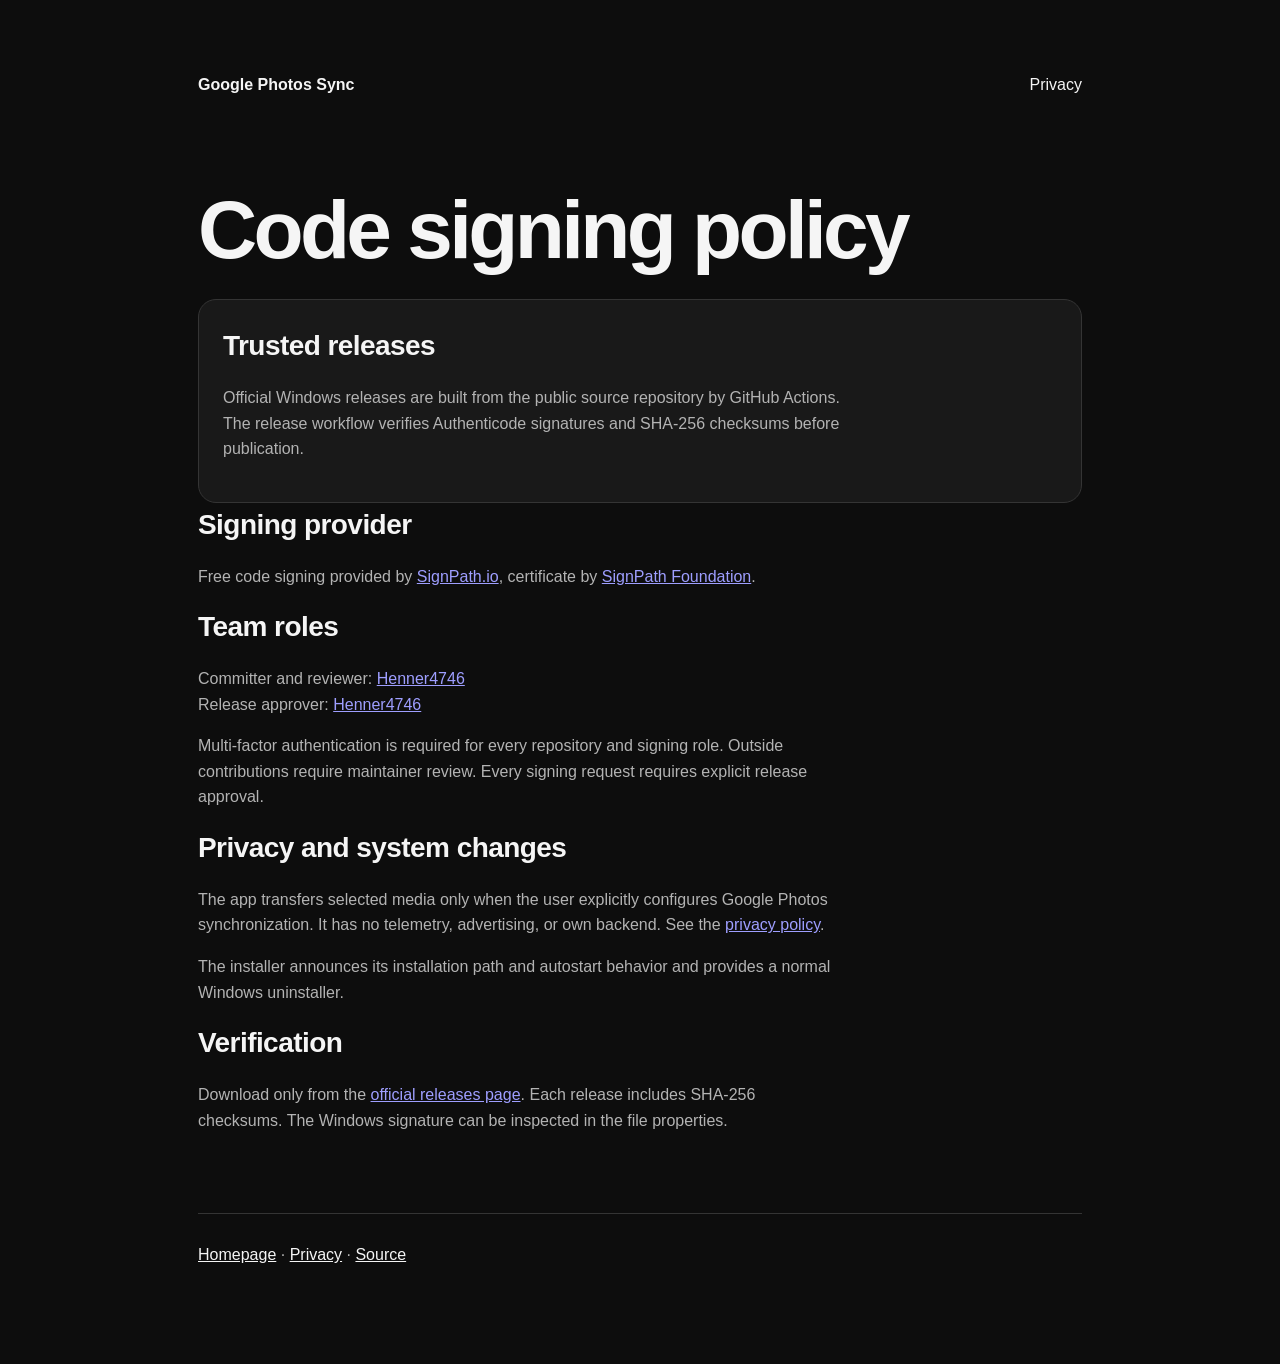
==== docs/code-signing.html @ 43da9bed "feat: prepare verified open-source signing" ====
<!doctype html>
<html lang="en">
<head>
  <meta charset="utf-8">
  <meta name="viewport" content="width=device-width,initial-scale=1">
  <title>Code signing policy · Google Photos Sync</title>
  <link rel="stylesheet" href="site.css">
</head>
<body>
<main>
  <nav><a class="brand" href="./">Google Photos Sync</a><a href="privacy.html">Privacy</a></nav>
  <h1>Code signing policy</h1>
  <section class="card">
    <h2>Trusted releases</h2>
    <p>Official Windows releases are built from the public source repository by GitHub Actions. The release workflow verifies Authenticode signatures and SHA-256 checksums before publication.</p>
  </section>
  <h2>Signing provider</h2>
  <p>Free code signing provided by <a href="https://about.signpath.io/">SignPath.io</a>, certificate by <a href="https://signpath.org/">SignPath Foundation</a>.</p>
  <h2>Team roles</h2>
  <p>Committer and reviewer: <a href="https://github.com/Henner4746">Henner4746</a><br>Release approver: <a href="https://github.com/Henner4746">Henner4746</a></p>
  <p>Multi-factor authentication is required for every repository and signing role. Outside contributions require maintainer review. Every signing request requires explicit release approval.</p>
  <h2>Privacy and system changes</h2>
  <p>The app transfers selected media only when the user explicitly configures Google Photos synchronization. It has no telemetry, advertising, or own backend. See the <a href="privacy.html">privacy policy</a>.</p>
  <p>The installer announces its installation path and autostart behavior and provides a normal Windows uninstaller.</p>
  <h2>Verification</h2>
  <p>Download only from the <a href="https://github.com/Henner4746/google-photos-sync-rs/releases">official releases page</a>. Each release includes SHA-256 checksums. The Windows signature can be inspected in the file properties.</p>
  <footer><a href="./">Homepage</a> · <a href="privacy.html">Privacy</a> · <a href="https://github.com/Henner4746/google-photos-sync-rs">Source</a></footer>
</main>
</body>
</html>
---- docs/site.css ----
:root{color-scheme:dark;--bg:#0d0d0d;--panel:#191919;--line:#343434;--text:#f5f5f5;--muted:#b3b3b3}*{box-sizing:border-box}body{margin:0;background:var(--bg);color:var(--text);font:16px/1.6 "Segoe UI Variable Text","Segoe UI",sans-serif}main{max-width:940px;margin:auto;padding:72px 28px 96px}nav{display:flex;justify-content:space-between;align-items:center;margin-bottom:90px}nav a{color:var(--text);text-decoration:none}.brand{font-weight:650}.hero{max-width:760px}h1{font-size:clamp(44px,8vw,82px);line-height:1.02;letter-spacing:-.045em;margin:0 0 28px}h2{font-size:28px;letter-spacing:-.02em;margin:0 0 14px}p{color:var(--muted);max-width:72ch}.actions{display:flex;gap:12px;margin:34px 0 76px;flex-wrap:wrap}.button{display:inline-block;padding:12px 22px;border-radius:999px;background:var(--text);color:#111;text-decoration:none;font-weight:650}.button.secondary{background:var(--panel);color:var(--text);border:1px solid var(--line)}.grid{display:grid;grid-template-columns:repeat(3,1fr);gap:14px}.card{background:var(--panel);border:1px solid var(--line);border-radius:18px;padding:24px}.notice{margin:70px 0;padding:26px;border-left:3px solid var(--text);background:var(--panel)}footer{border-top:1px solid var(--line);margin-top:80px;padding-top:28px;color:var(--muted)}footer a{color:var(--text)}@media(max-width:720px){main{padding-top:32px}nav{margin-bottom:56px}.grid{grid-template-columns:1fr}}
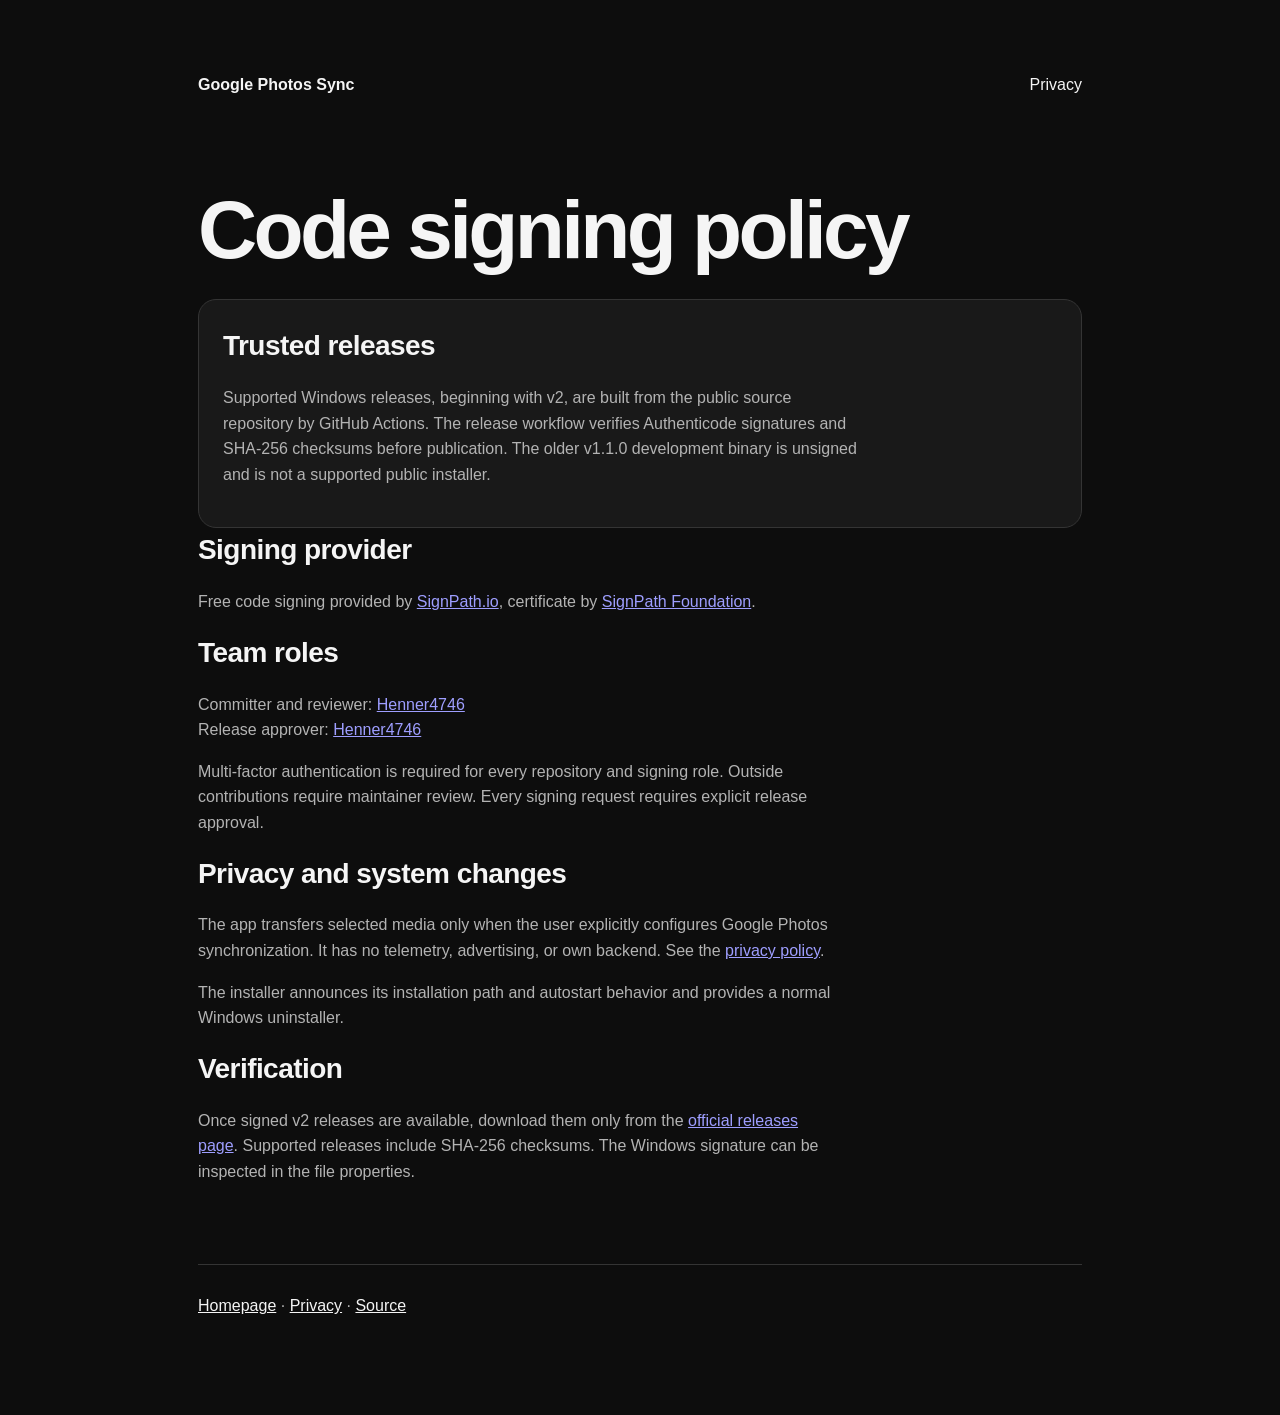
==== commit 1d61a2de: "fix: stop promoting unsigned legacy release" ====
--- a/docs/code-signing.html
+++ b/docs/code-signing.html
@@ -12,7 +12,7 @@
   <h1>Code signing policy</h1>
   <section class="card">
     <h2>Trusted releases</h2>
-    <p>Official Windows releases are built from the public source repository by GitHub Actions. The release workflow verifies Authenticode signatures and SHA-256 checksums before publication.</p>
+    <p>Supported Windows releases, beginning with v2, are built from the public source repository by GitHub Actions. The release workflow verifies Authenticode signatures and SHA-256 checksums before publication. The older v1.1.0 development binary is unsigned and is not a supported public installer.</p>
   </section>
   <h2>Signing provider</h2>
   <p>Free code signing provided by <a href="https://about.signpath.io/">SignPath.io</a>, certificate by <a href="https://signpath.org/">SignPath Foundation</a>.</p>
@@ -23,7 +23,7 @@
   <p>The app transfers selected media only when the user explicitly configures Google Photos synchronization. It has no telemetry, advertising, or own backend. See the <a href="privacy.html">privacy policy</a>.</p>
   <p>The installer announces its installation path and autostart behavior and provides a normal Windows uninstaller.</p>
   <h2>Verification</h2>
-  <p>Download only from the <a href="https://github.com/Henner4746/google-photos-sync-rs/releases">official releases page</a>. Each release includes SHA-256 checksums. The Windows signature can be inspected in the file properties.</p>
+  <p>Once signed v2 releases are available, download them only from the <a href="https://github.com/Henner4746/google-photos-sync-rs/releases">official releases page</a>. Supported releases include SHA-256 checksums. The Windows signature can be inspected in the file properties.</p>
   <footer><a href="./">Homepage</a> · <a href="privacy.html">Privacy</a> · <a href="https://github.com/Henner4746/google-photos-sync-rs">Source</a></footer>
 </main>
 </body>
--- a/docs/site.css
+++ b/docs/site.css
@@ -1 +1 @@
-:root{color-scheme:dark;--bg:#0d0d0d;--panel:#191919;--line:#343434;--text:#f5f5f5;--muted:#b3b3b3}*{box-sizing:border-box}body{margin:0;background:var(--bg);color:var(--text);font:16px/1.6 "Segoe UI Variable Text","Segoe UI",sans-serif}main{max-width:940px;margin:auto;padding:72px 28px 96px}nav{display:flex;justify-content:space-between;align-items:center;margin-bottom:90px}nav a{color:var(--text);text-decoration:none}.brand{font-weight:650}.hero{max-width:760px}h1{font-size:clamp(44px,8vw,82px);line-height:1.02;letter-spacing:-.045em;margin:0 0 28px}h2{font-size:28px;letter-spacing:-.02em;margin:0 0 14px}p{color:var(--muted);max-width:72ch}.actions{display:flex;gap:12px;margin:34px 0 76px;flex-wrap:wrap}.button{display:inline-block;padding:12px 22px;border-radius:999px;background:var(--text);color:#111;text-decoration:none;font-weight:650}.button.secondary{background:var(--panel);color:var(--text);border:1px solid var(--line)}.grid{display:grid;grid-template-columns:repeat(3,1fr);gap:14px}.card{background:var(--panel);border:1px solid var(--line);border-radius:18px;padding:24px}.notice{margin:70px 0;padding:26px;border-left:3px solid var(--text);background:var(--panel)}footer{border-top:1px solid var(--line);margin-top:80px;padding-top:28px;color:var(--muted)}footer a{color:var(--text)}@media(max-width:720px){main{padding-top:32px}nav{margin-bottom:56px}.grid{grid-template-columns:1fr}}
+:root{color-scheme:dark;--bg:#0d0d0d;--panel:#191919;--line:#343434;--text:#f5f5f5;--muted:#b3b3b3}*{box-sizing:border-box}body{margin:0;background:var(--bg);color:var(--text);font:16px/1.6 "Segoe UI Variable Text","Segoe UI",sans-serif}main{max-width:940px;margin:auto;padding:72px 28px 96px}nav{display:flex;justify-content:space-between;align-items:center;margin-bottom:90px}nav a{color:var(--text);text-decoration:none}.brand{font-weight:650}.hero{max-width:760px}h1{font-size:clamp(44px,8vw,82px);line-height:1.02;letter-spacing:-.045em;margin:0 0 28px}h2{font-size:28px;letter-spacing:-.02em;margin:0 0 14px}p{color:var(--muted);max-width:72ch}.actions{display:flex;gap:12px;margin:34px 0 18px;flex-wrap:wrap}.button{display:inline-block;padding:12px 22px;border-radius:999px;background:var(--text);color:#111;text-decoration:none;font-weight:650}.button.secondary{background:var(--panel);color:var(--text);border:1px solid var(--line)}.button.disabled{background:var(--panel);color:var(--muted);border:1px solid var(--line);cursor:not-allowed}.release-note{margin:0 0 76px;font-size:14px}.grid{display:grid;grid-template-columns:repeat(3,1fr);gap:14px}.card{background:var(--panel);border:1px solid var(--line);border-radius:18px;padding:24px}.notice{margin:70px 0;padding:26px;border-left:3px solid var(--text);background:var(--panel)}footer{border-top:1px solid var(--line);margin-top:80px;padding-top:28px;color:var(--muted)}footer a{color:var(--text)}@media(max-width:720px){main{padding-top:32px}nav{margin-bottom:56px}.grid{grid-template-columns:1fr}}
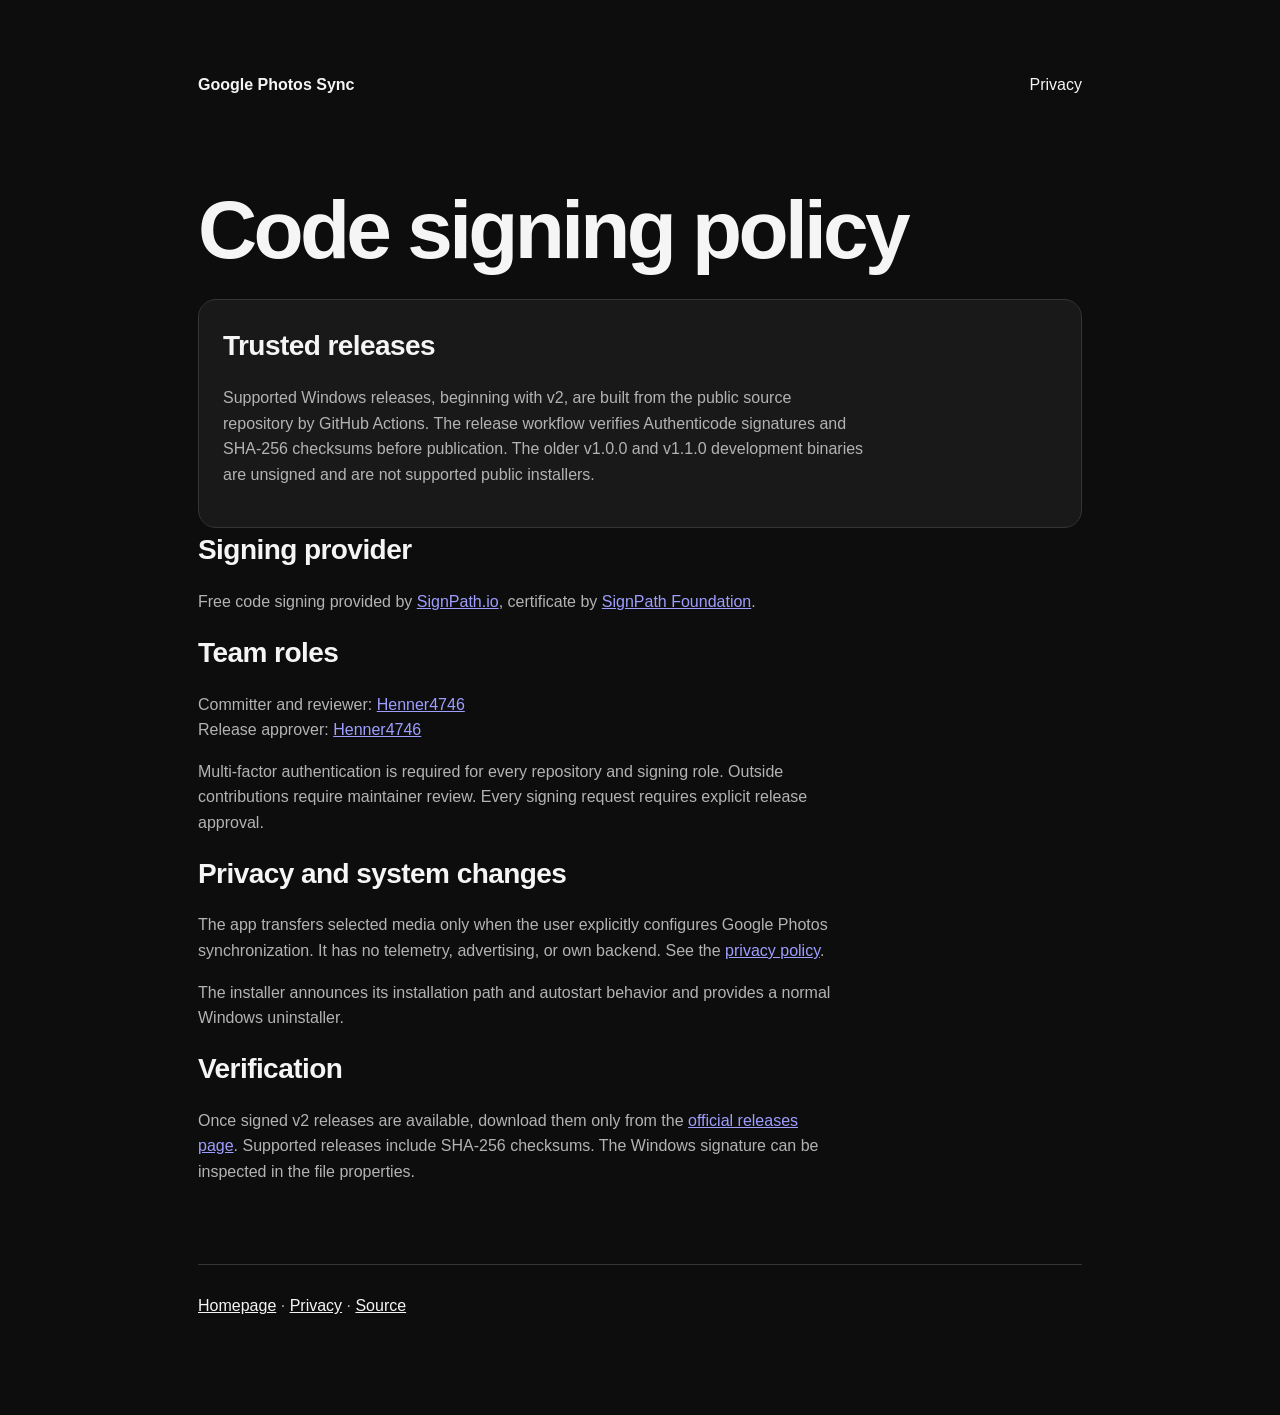
==== commit a7e595d6: "fix: handle no stable release quietly" ====
--- a/docs/code-signing.html
+++ b/docs/code-signing.html
@@ -12,7 +12,7 @@
   <h1>Code signing policy</h1>
   <section class="card">
     <h2>Trusted releases</h2>
-    <p>Supported Windows releases, beginning with v2, are built from the public source repository by GitHub Actions. The release workflow verifies Authenticode signatures and SHA-256 checksums before publication. The older v1.1.0 development binary is unsigned and is not a supported public installer.</p>
+    <p>Supported Windows releases, beginning with v2, are built from the public source repository by GitHub Actions. The release workflow verifies Authenticode signatures and SHA-256 checksums before publication. The older v1.0.0 and v1.1.0 development binaries are unsigned and are not supported public installers.</p>
   </section>
   <h2>Signing provider</h2>
   <p>Free code signing provided by <a href="https://about.signpath.io/">SignPath.io</a>, certificate by <a href="https://signpath.org/">SignPath Foundation</a>.</p>
